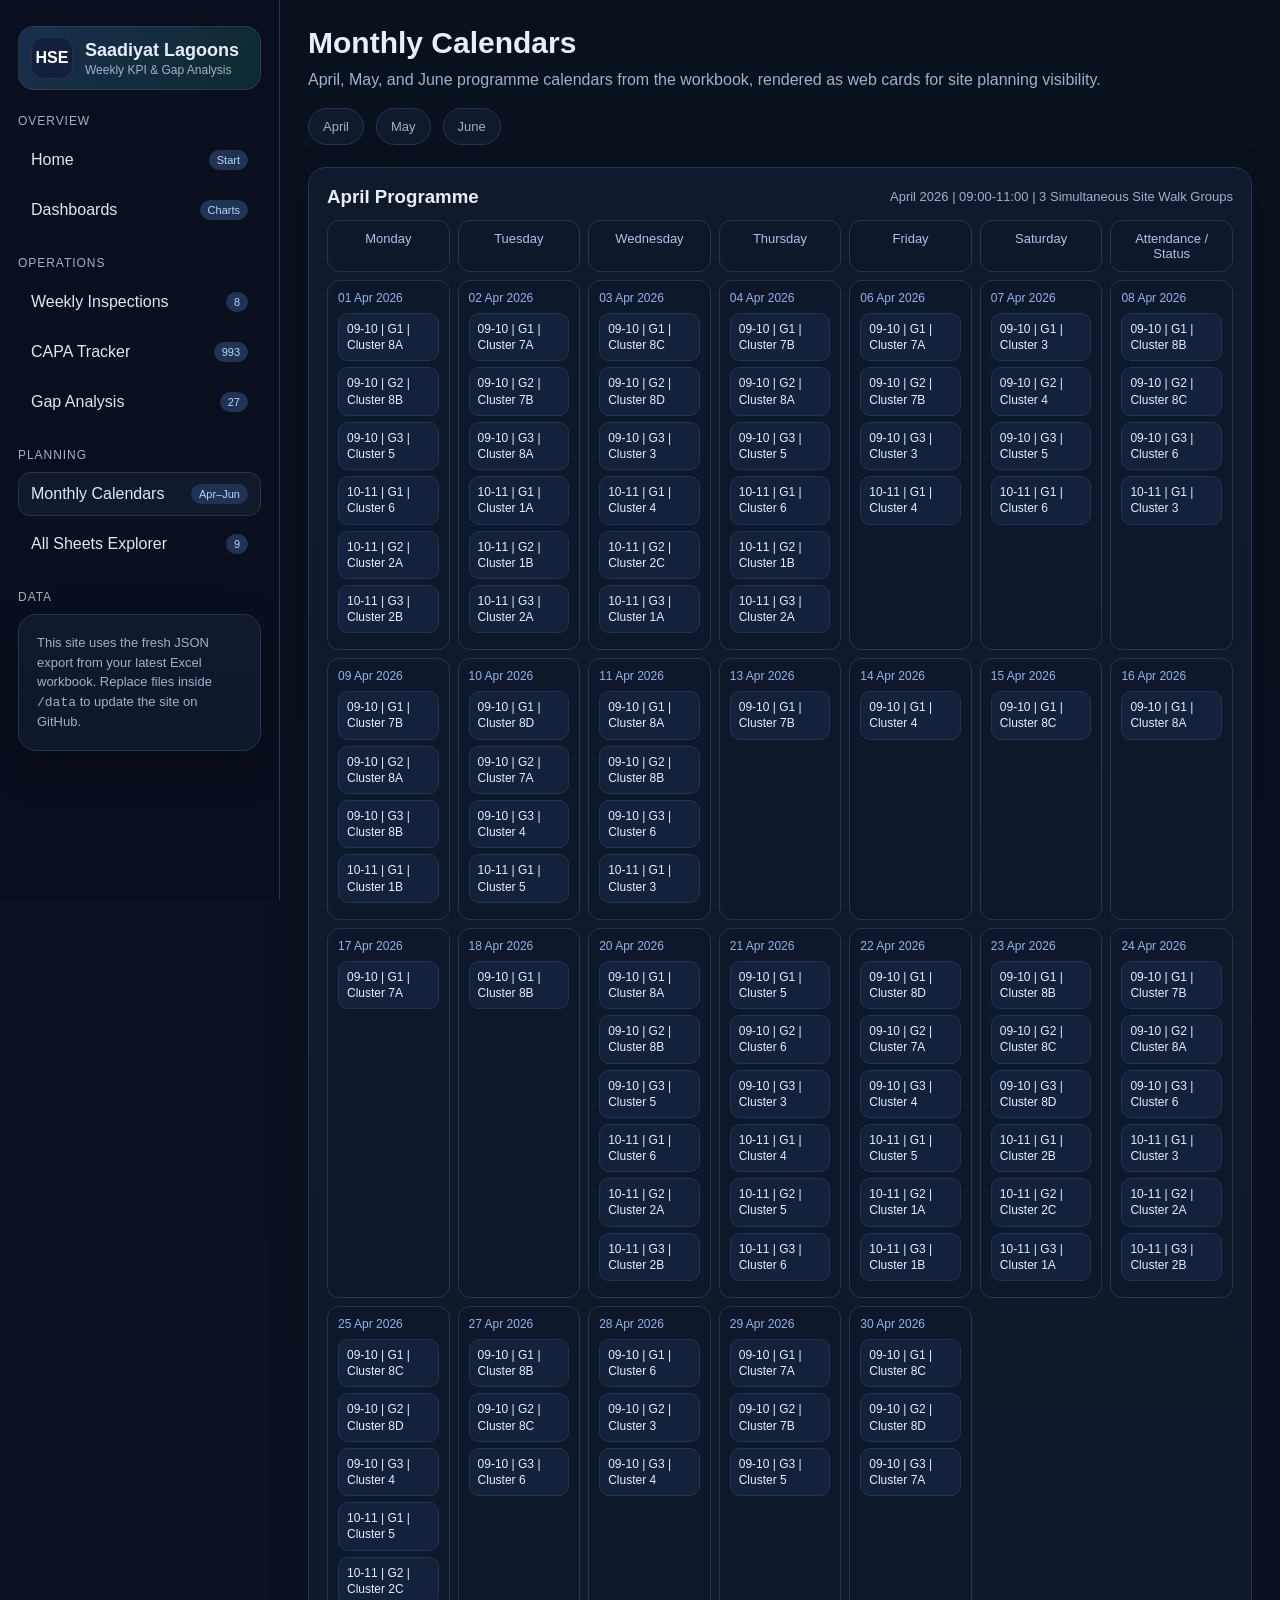
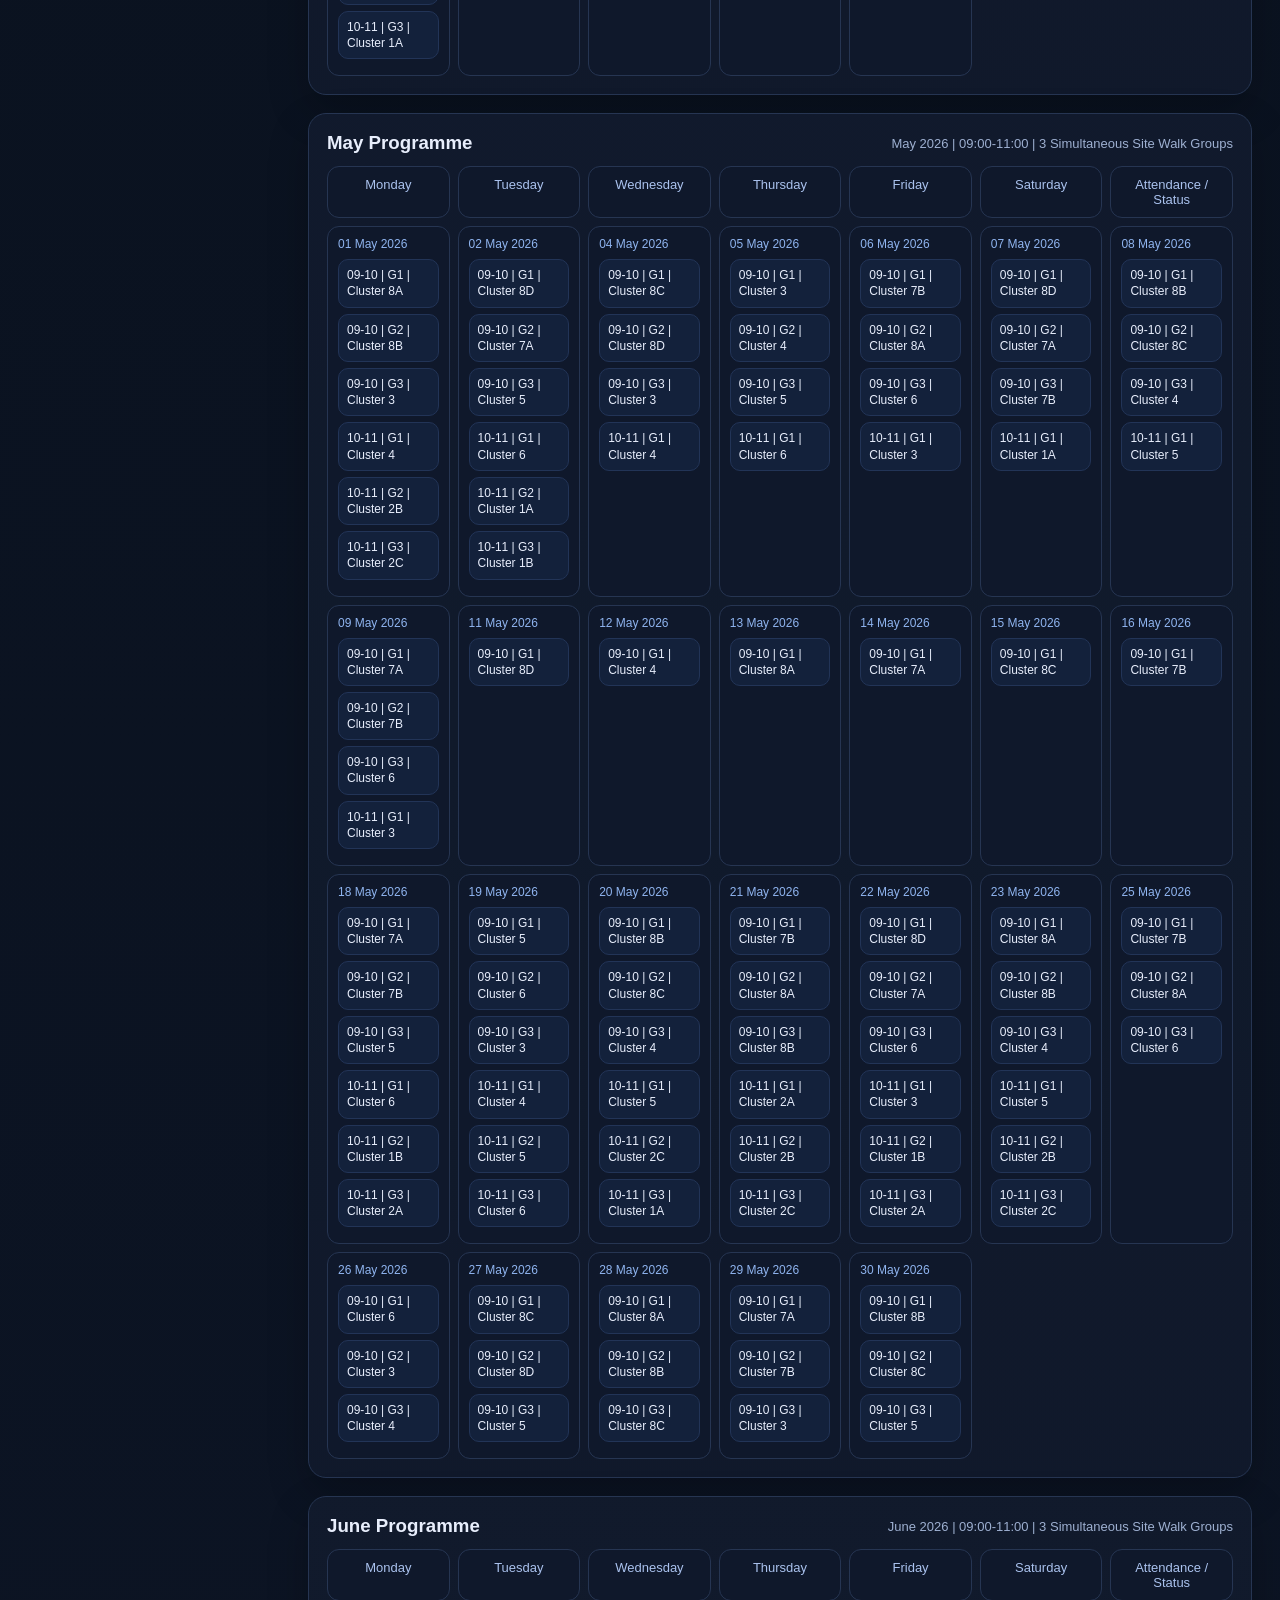
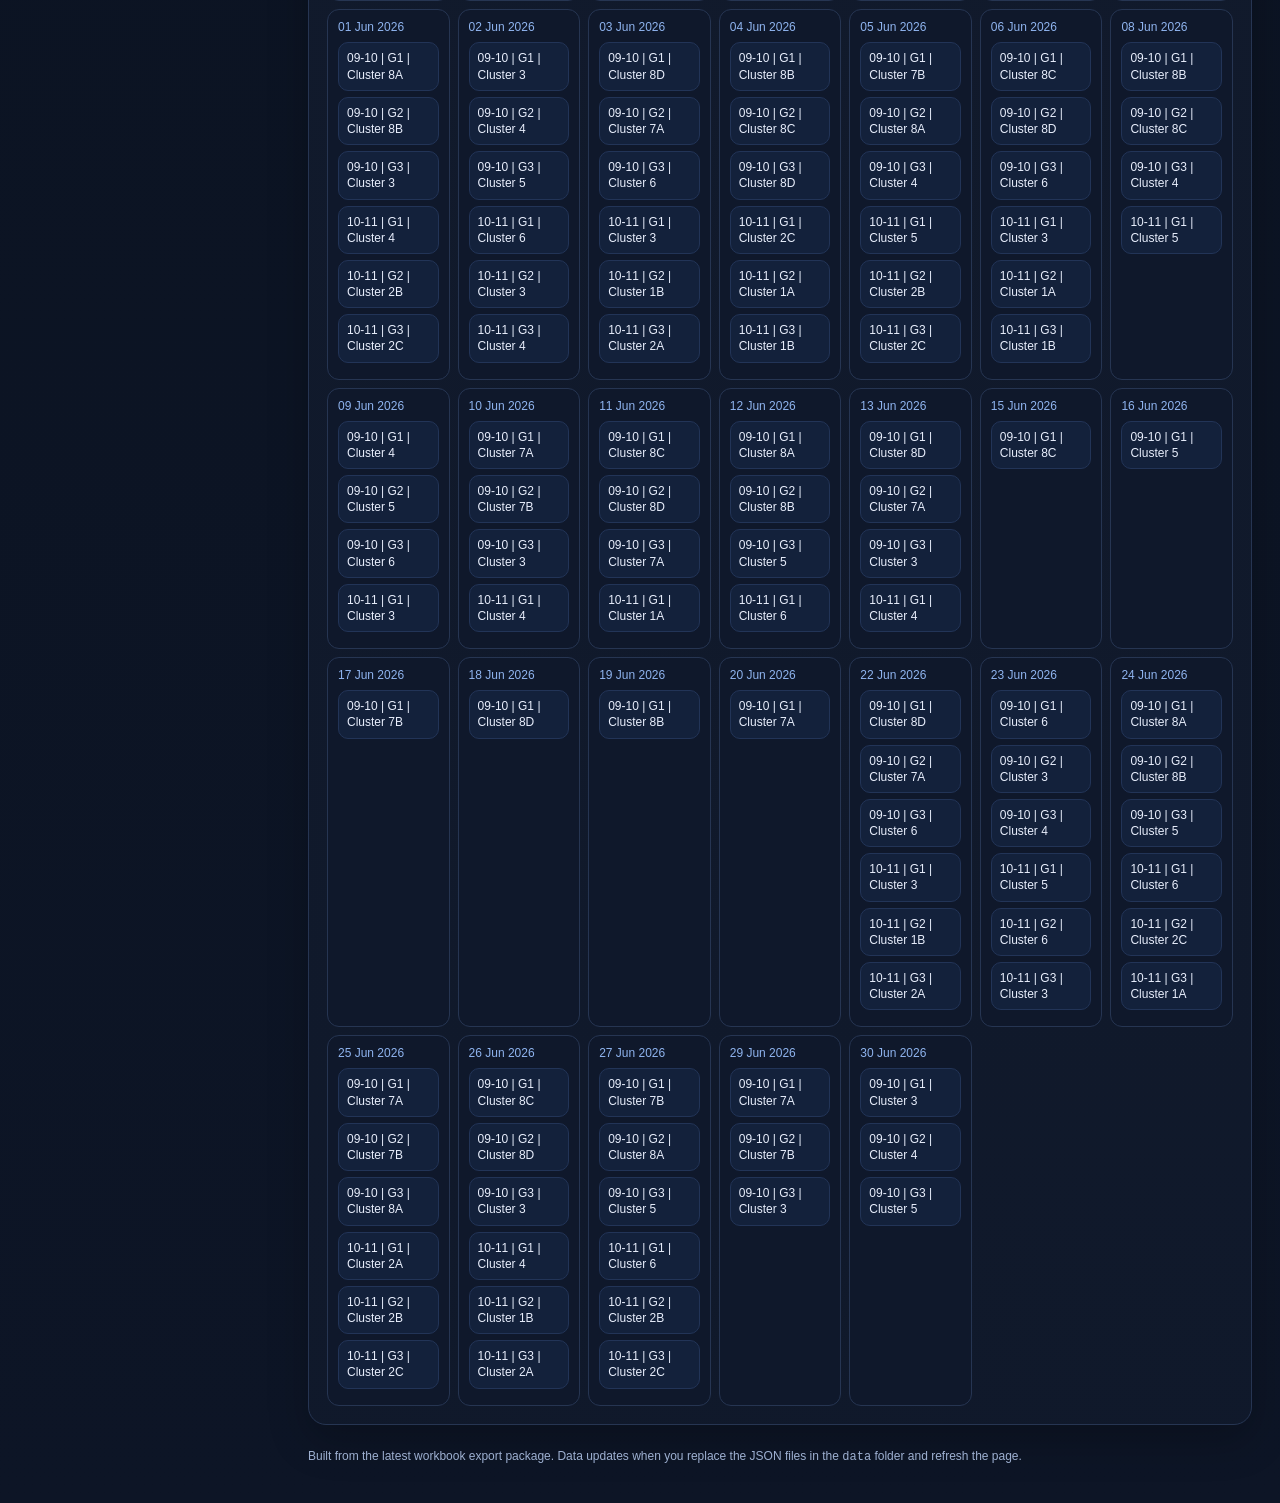
==== calendars.html @ 50892ab5 "Add files via upload" ====
<!DOCTYPE html>
<html lang="en">
<head>
  <meta charset="UTF-8" />
  <meta name="viewport" content="width=device-width, initial-scale=1.0" />
  <title>Monthly Calendars - Saadiyat Lagoons HSE</title>
  <link rel="stylesheet" href="assets/css/styles.css" />
</head>
<body>
  <div class="shell">
    
<aside class="sidebar">
  <div class="brand">
    <div class="brand-badge">HSE</div>
    <div>
      <h1>Saadiyat Lagoons</h1>
      <p>Weekly KPI & Gap Analysis</p>
    </div>
  </div>

  <div class="nav-section">Overview</div>
  <a class="nav-link" href="index.html"><span>Home</span><span class="nav-pill">Start</span></a>
  <a class="nav-link" href="dashboard.html"><span>Dashboards</span><span class="nav-pill">Charts</span></a>

  <div class="nav-section">Operations</div>
  <a class="nav-link" href="inspections.html"><span>Weekly Inspections</span><span class="nav-pill">8</span></a>
  <a class="nav-link" href="capa.html"><span>CAPA Tracker</span><span class="nav-pill">993</span></a>
  <a class="nav-link" href="gap-analysis.html"><span>Gap Analysis</span><span class="nav-pill">27</span></a>

  <div class="nav-section">Planning</div>
  <a class="nav-link" href="calendars.html"><span>Monthly Calendars</span><span class="nav-pill">Apr–Jun</span></a>
  <a class="nav-link" href="data-explorer.html"><span>All Sheets Explorer</span><span class="nav-pill">9</span></a>

  <div class="nav-section">Data</div>
  <div class="card small">
    This site uses the fresh JSON export from your latest Excel workbook. Replace files inside <span class="mono">/data</span> to update the site on GitHub.
  </div>
</aside>

    <main class="content">
      <div class="topbar">
        <div class="page-title">
          <h2 id="page-title">Monthly Calendars</h2>
          <p id="page-description">April, May, and June programme calendars from the workbook, rendered as web cards for site planning visibility.</p>
        </div>
        <div class="toolbar"><span class="chip">April</span><span class="chip">May</span><span class="chip">June</span></div>
      </div>
      
<div id="april"></div>
<div id="may" style="margin-top:18px"></div>
<div id="june" style="margin-top:18px"></div>

      <footer>
        Built from the latest workbook export package. Data updates when you replace the JSON files in the <span class="mono">data</span> folder and refresh the page.
      </footer>
    </main>
  </div>
  <script src="assets/js/common.js"></script>
  <script src="assets/js/calendars.js"></script>
</body>
</html>
---- assets/css/styles.css ----
:root{
  --bg:#0b1220;
  --panel:#111a2c;
  --panel-2:#17233a;
  --text:#e8eefc;
  --muted:#9eb0d1;
  --line:#263552;
  --accent:#4ea1ff;
  --accent-2:#2ad1a3;
  --danger:#ff6b6b;
  --warning:#ffb454;
  --ok:#6ad98f;
  --shadow:0 16px 40px rgba(0,0,0,.22);
  --radius:18px;
}
*{box-sizing:border-box}
html{scroll-behavior:smooth}
body{
  margin:0;
  font-family:Inter,Segoe UI,Arial,sans-serif;
  background:linear-gradient(180deg,#09111d 0%,#0d1526 100%);
  color:var(--text);
}
a{color:inherit;text-decoration:none}
img{max-width:100%;display:block}
.shell{display:grid;grid-template-columns:280px 1fr;min-height:100vh}
.sidebar{
  background:rgba(10,16,29,.92);
  border-right:1px solid var(--line);
  padding:26px 18px;
  position:sticky;top:0;height:100vh;overflow:auto
}
.brand{
  display:flex;gap:12px;align-items:center;margin-bottom:20px;padding:10px 12px;
  background:linear-gradient(135deg,rgba(78,161,255,.22),rgba(42,209,163,.14));
  border:1px solid rgba(255,255,255,.08);border-radius:16px
}
.brand-badge{
  width:42px;height:42px;border-radius:12px;display:grid;place-items:center;
  background:#12203b;font-weight:800;color:#fff;border:1px solid rgba(255,255,255,.08)
}
.brand h1{font-size:18px;margin:0}
.brand p{margin:2px 0 0;font-size:12px;color:var(--muted)}
.nav-section{margin:24px 0 10px;color:var(--muted);font-size:12px;text-transform:uppercase;letter-spacing:.08em}
.nav-link{
  display:flex;justify-content:space-between;align-items:center;
  gap:10px;padding:11px 12px;border-radius:12px;color:#dbe6ff;margin:6px 0;
  border:1px solid transparent
}
.nav-link:hover,.nav-link.active{background:var(--panel);border-color:var(--line)}
.nav-pill{font-size:11px;padding:4px 8px;border-radius:999px;background:#1f3355;color:#bdd3ff}
.content{padding:26px 28px 40px;min-width:0}
.topbar{display:flex;justify-content:space-between;gap:16px;align-items:flex-start;flex-wrap:wrap;margin-bottom:22px}
.page-title h2{margin:0;font-size:30px}
.page-title p{margin:8px 0 0;color:var(--muted);max-width:820px;line-height:1.5}
.toolbar{display:flex;gap:12px;flex-wrap:wrap}
.chip{padding:10px 14px;border-radius:999px;background:var(--panel);border:1px solid var(--line);font-size:13px;color:var(--muted)}
.grid{display:grid;gap:18px}
.grid.kpis{grid-template-columns:repeat(4,minmax(0,1fr))}
.card{
  background:linear-gradient(180deg,rgba(17,26,44,.98),rgba(16,25,43,.95));
  border:1px solid var(--line);border-radius:var(--radius);box-shadow:var(--shadow);
  padding:18px;min-width:0
}
.card h3,.card h4{margin:0 0 10px}
.card p.small,.small{color:var(--muted);font-size:13px;line-height:1.5}
.kpi-card .label{font-size:13px;color:var(--muted);margin-bottom:8px}
.kpi-card .value{font-size:30px;font-weight:800;letter-spacing:-.02em}
.kpi-card .hint{margin-top:8px;font-size:12px;color:var(--muted)}
.split{display:grid;grid-template-columns:1.2fr .8fr;gap:18px}
.section-title{display:flex;justify-content:space-between;align-items:center;gap:12px;margin-bottom:12px}
.section-title h3{margin:0}
.table-wrap{overflow:auto;border-radius:14px;border:1px solid var(--line)}
table{width:100%;border-collapse:collapse;background:#0f182b}
thead th{
  text-align:left;font-size:12px;text-transform:uppercase;letter-spacing:.05em;
  color:#aac2ee;background:#132038;position:sticky;top:0;z-index:1
}
th,td{padding:12px 12px;border-bottom:1px solid #1e2b46;vertical-align:top}
tbody tr:hover{background:#121e34}
.badge{display:inline-flex;align-items:center;gap:6px;padding:5px 10px;border-radius:999px;font-size:12px;font-weight:600}
.badge.ok{background:rgba(106,217,143,.12);color:#8ef3ae}
.badge.warn{background:rgba(255,180,84,.12);color:#ffd08d}
.badge.danger{background:rgba(255,107,107,.12);color:#ff9c9c}
.badge.info{background:rgba(78,161,255,.12);color:#91c3ff}
.stat-list{display:grid;grid-template-columns:repeat(2,minmax(0,1fr));gap:12px}
.stat{padding:14px;border-radius:14px;background:var(--panel-2);border:1px solid var(--line)}
.stat .n{font-size:24px;font-weight:800}
.filters{display:flex;flex-wrap:wrap;gap:10px;margin:8px 0 14px}
.input,.select{
  width:100%;padding:11px 12px;border-radius:12px;border:1px solid var(--line);
  background:#0d1628;color:var(--text);outline:none
}
.filter-group{flex:1 1 220px}
.calendar-grid{display:grid;grid-template-columns:repeat(7,minmax(0,1fr));gap:8px}
.calendar-head,.calendar-cell{
  background:#0f182b;border:1px solid var(--line);border-radius:12px;padding:10px;min-height:120px
}
.calendar-head{min-height:auto;text-align:center;font-size:13px;color:#aac2ee}
.date{font-size:12px;color:#8fb4ef;margin-bottom:8px}
.event{display:block;padding:7px 8px;margin:6px 0;border-radius:10px;background:#13213b;border:1px solid #223457;font-size:12px;line-height:1.35}
.hero{
  display:grid;grid-template-columns:1.15fr .85fr;gap:18px;align-items:stretch
}
.hero .card{padding:24px}
.hero h2{font-size:34px;margin:0 0 12px}
.hero p{color:var(--muted);line-height:1.6;margin:0}
.cta-row{display:flex;flex-wrap:wrap;gap:10px;margin-top:18px}
.btn{
  display:inline-flex;align-items:center;gap:10px;padding:11px 15px;border-radius:12px;
  background:var(--accent);color:#07101f;font-weight:700;border:none
}
.btn.secondary{background:transparent;color:var(--text);border:1px solid var(--line)}
.chart-grid{display:grid;grid-template-columns:repeat(2,minmax(0,1fr));gap:18px}
.chart-box{background:#0f182b;border:1px solid var(--line);border-radius:14px;padding:12px}
.chart-box img{border-radius:10px;border:1px solid #1d2a45}
.note{
  border-left:3px solid var(--warning);padding:12px 14px;background:rgba(255,180,84,.08);
  border-radius:0 12px 12px 0;color:#ffe0b1
}
footer{margin-top:24px;color:var(--muted);font-size:12px}
.mono{font-family:ui-monospace,SFMono-Regular,Menlo,monospace}
.empty{padding:20px;text-align:center;color:var(--muted)}
@media (max-width:1100px){
  .grid.kpis,.chart-grid,.split,.hero{grid-template-columns:1fr}
}
@media (max-width:920px){
  .shell{grid-template-columns:1fr}
  .sidebar{position:relative;height:auto}
  .content{padding:18px}
}
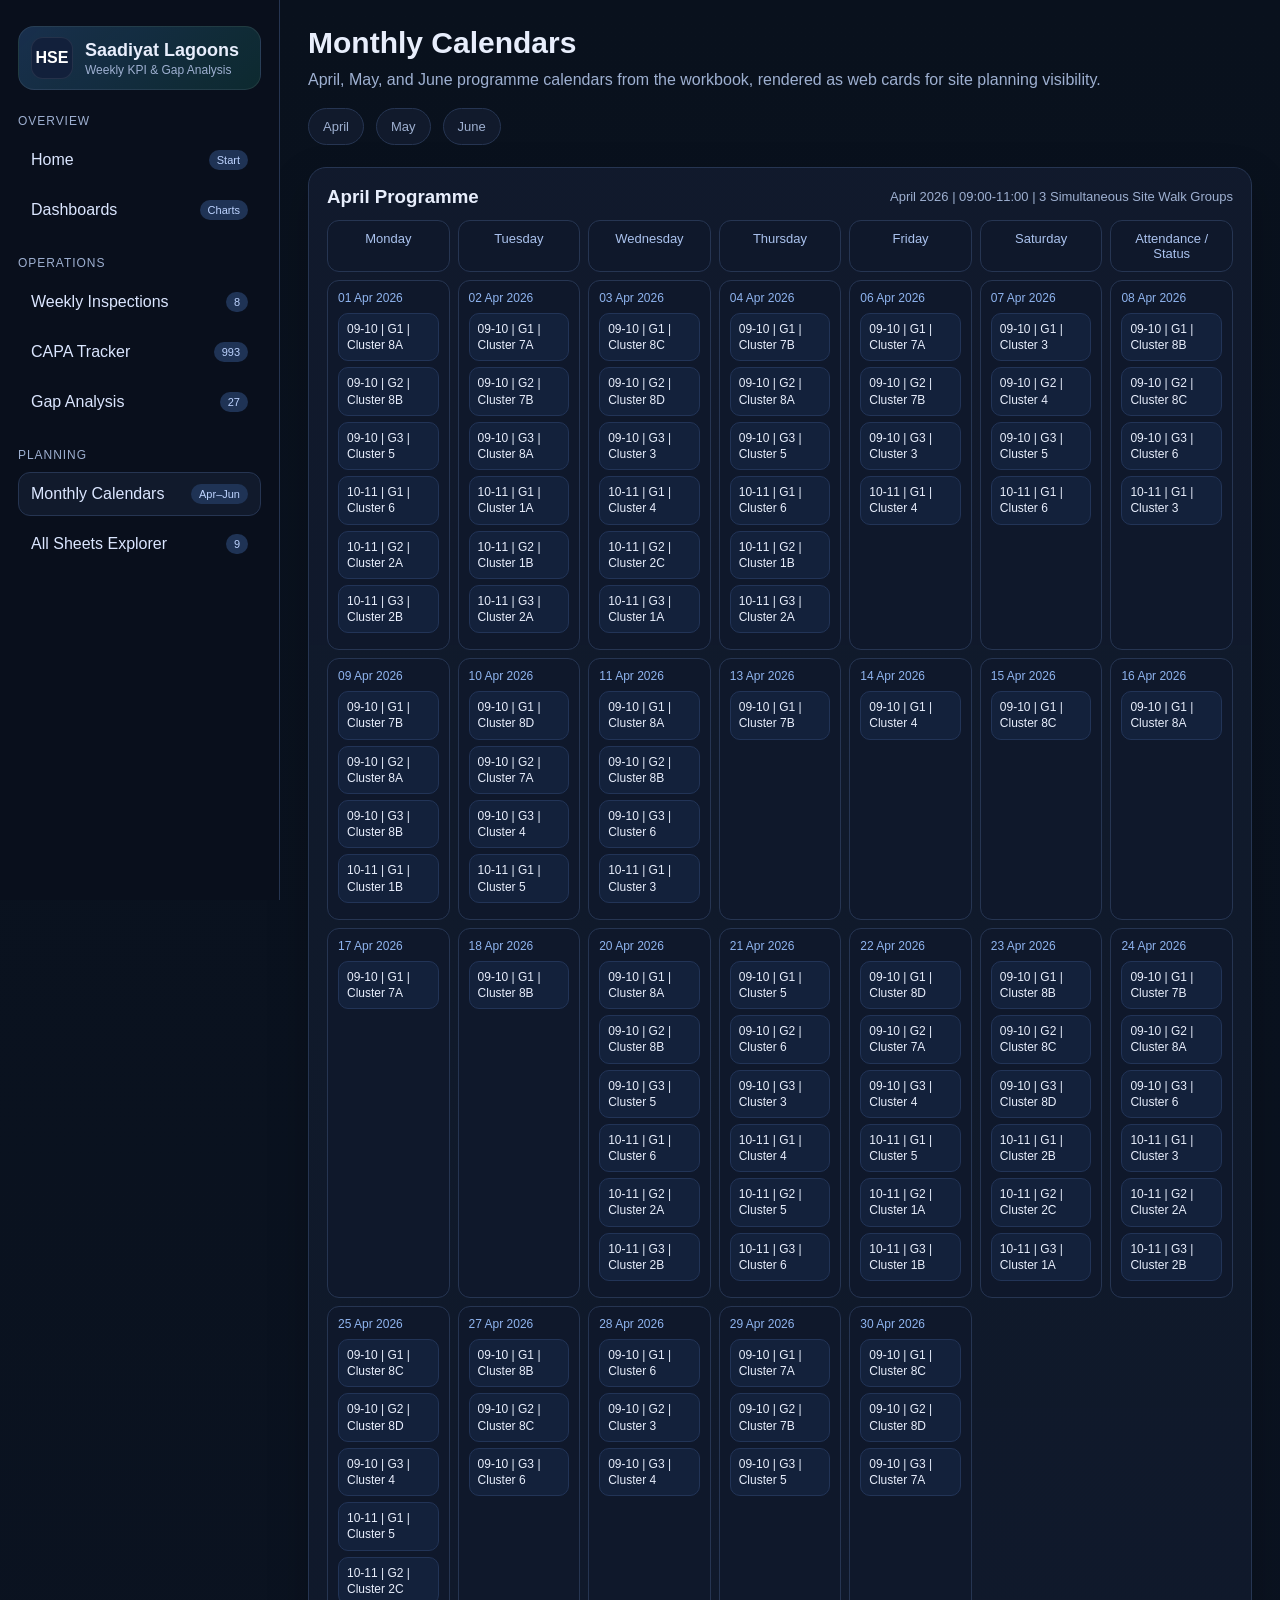
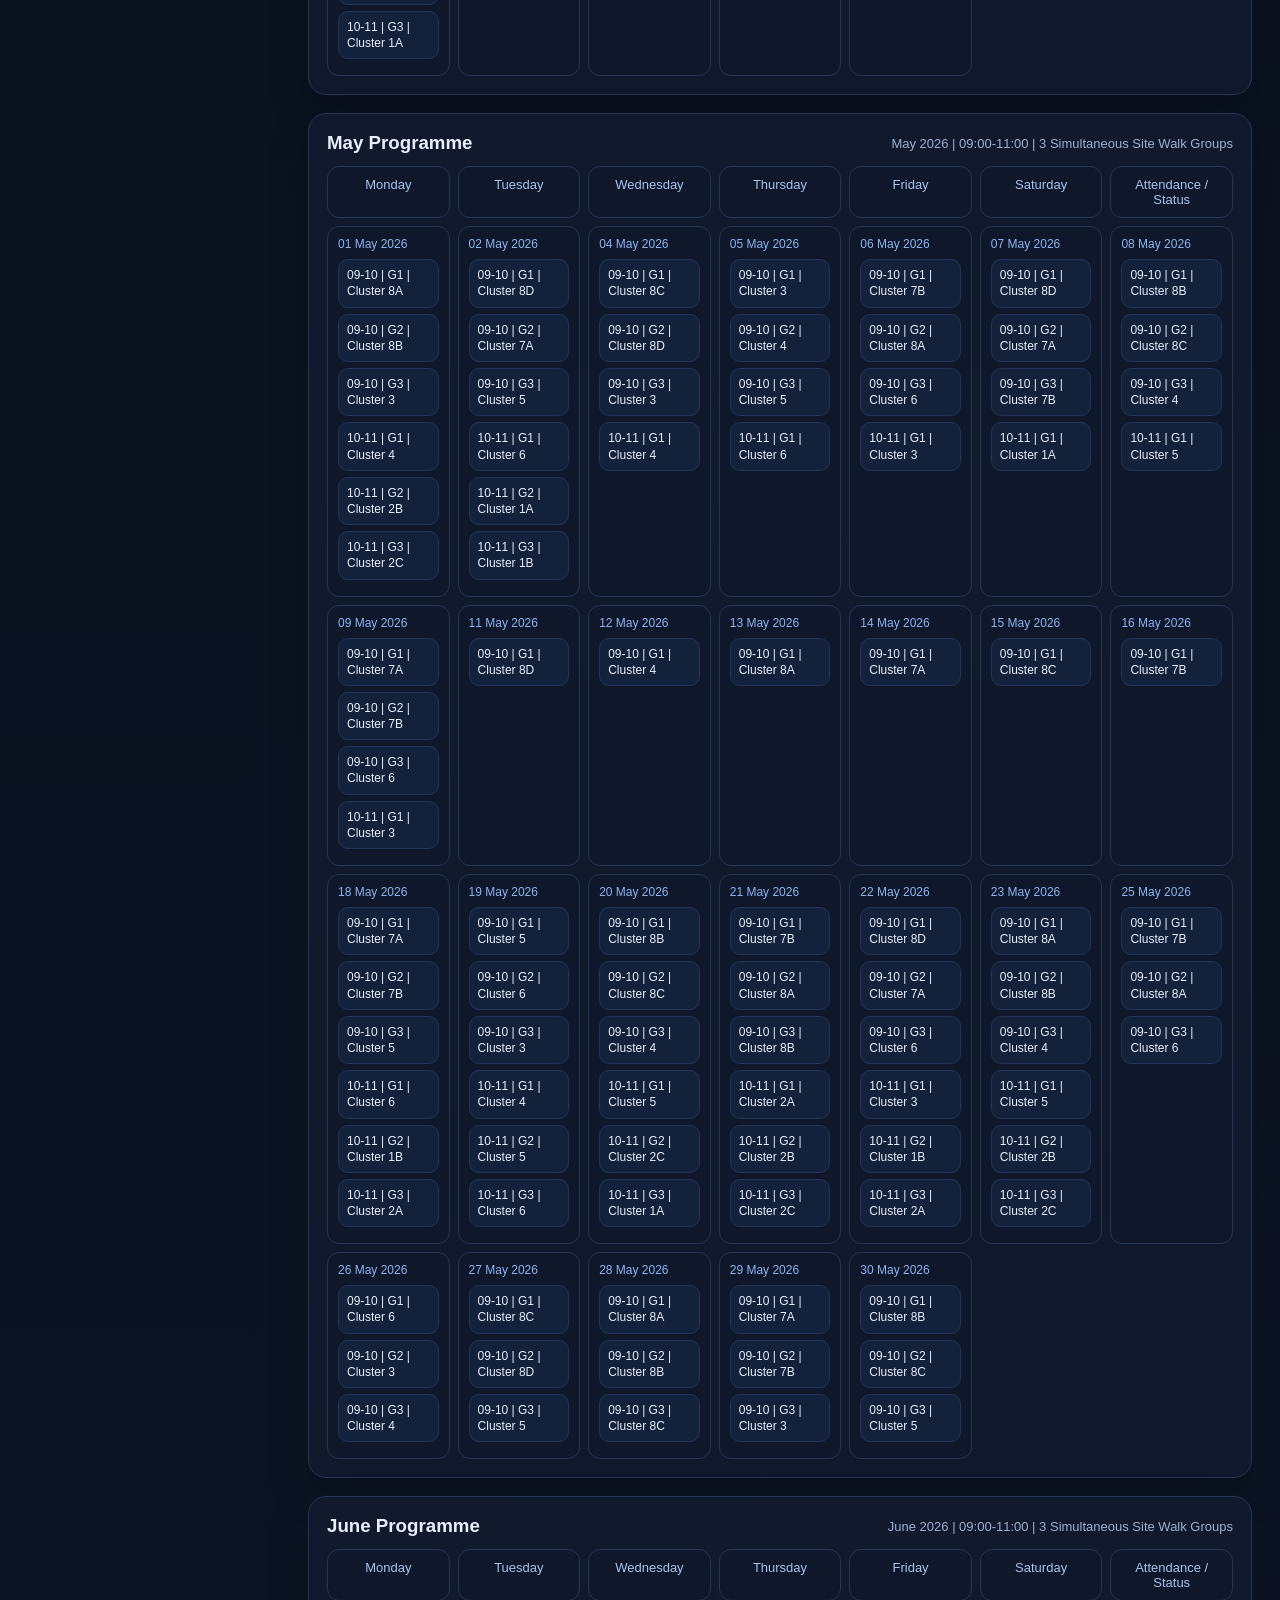
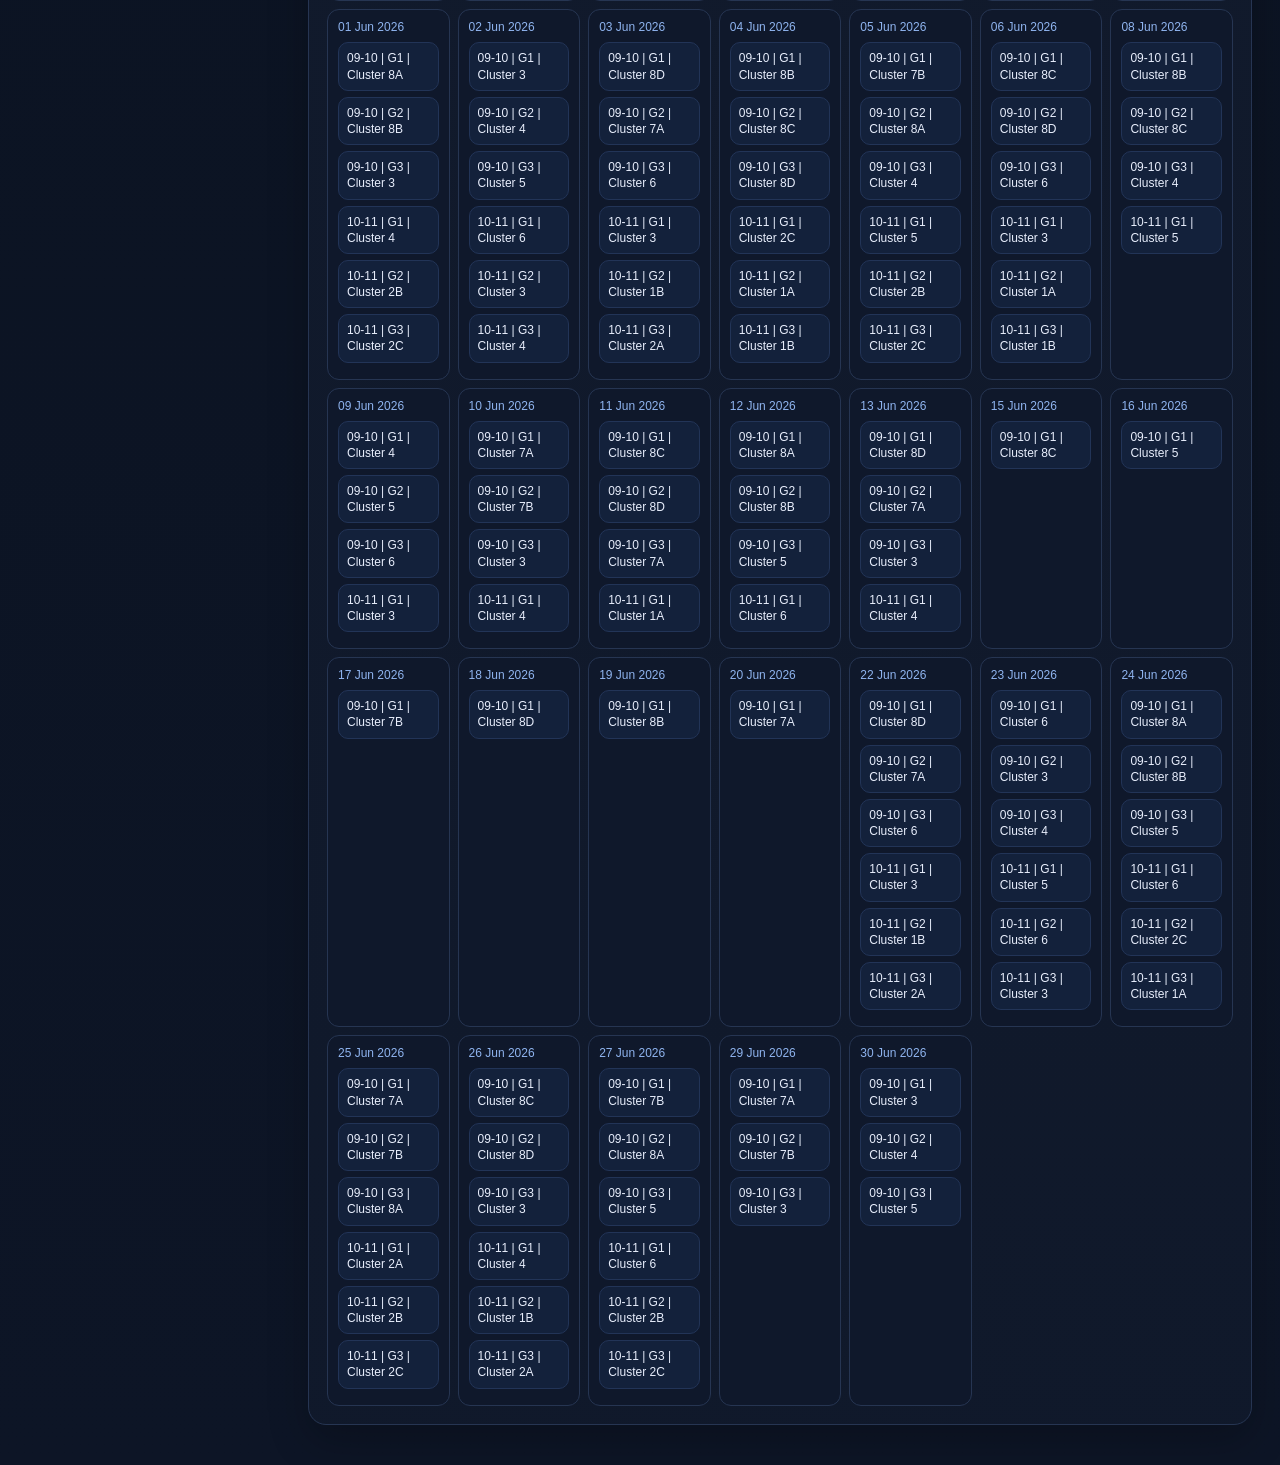
==== commit 328c6d27: "Add files via upload" ====
--- a/calendars.html
+++ b/calendars.html
@@ -30,12 +30,7 @@
   <div class="nav-section">Planning</div>
   <a class="nav-link" href="calendars.html"><span>Monthly Calendars</span><span class="nav-pill">Apr–Jun</span></a>
   <a class="nav-link" href="data-explorer.html"><span>All Sheets Explorer</span><span class="nav-pill">9</span></a>
-
-  <div class="nav-section">Data</div>
-  <div class="card small">
-    This site uses the fresh JSON export from your latest Excel workbook. Replace files inside <span class="mono">/data</span> to update the site on GitHub.
-  </div>
-</aside>
+    </aside>
 
     <main class="content">
       <div class="topbar">
@@ -49,10 +44,6 @@
 <div id="april"></div>
 <div id="may" style="margin-top:18px"></div>
 <div id="june" style="margin-top:18px"></div>
-
-      <footer>
-        Built from the latest workbook export package. Data updates when you replace the JSON files in the <span class="mono">data</span> folder and refresh the page.
-      </footer>
     </main>
   </div>
   <script src="assets/js/common.js"></script>
--- a/assets/css/styles.css
+++ b/assets/css/styles.css
@@ -130,3 +130,45 @@
   .sidebar{position:relative;height:auto}
   .content{padding:18px}
 }
+
+
+.excel-board{display:grid;gap:18px}
+.excel-top{display:grid;grid-template-columns:420px 1fr;gap:18px;align-items:stretch}
+.excel-bottom{display:grid;grid-template-columns:1.15fr 1fr 1fr;gap:18px;align-items:start}
+.excel-bottom.two-up{grid-template-columns:1.15fr .85fr}
+.dashboard-controls{display:flex;flex-direction:column;justify-content:space-between;gap:16px}
+.excel-control-title{font-size:18px;font-weight:800}
+.excel-control-grid{display:grid;gap:12px}
+.excel-control-box{
+  background:#0f182b;border:1px solid var(--line);border-radius:14px;padding:14px 16px
+}
+.control-label{font-size:12px;color:#9eb0d1;text-transform:uppercase;letter-spacing:.06em;margin-bottom:8px}
+.control-value{
+  display:inline-block;padding:7px 10px;border-radius:10px;background:#dbe8ff;color:#15315e;
+  font-size:16px;font-weight:800;min-width:96px;text-align:center
+}
+.excel-summary-row{display:grid;grid-template-columns:1fr 1fr;gap:10px}
+.mini-metric{background:#0f182b;border:1px solid var(--line);border-radius:14px;padding:12px}
+.mini-metric span{display:block;color:var(--muted);font-size:12px;margin-bottom:6px}
+.mini-metric strong{font-size:22px}
+.excel-chart{
+  background:#eef1f7;border-radius:14px;padding:12px;border:1px solid #cad3e4;
+  min-height:300px;display:flex;align-items:center;justify-content:center
+}
+.excel-chart img{width:100%;height:auto;border-radius:10px}
+.excel-table-wrap{background:#0d1628}
+.excel-table th{background:#1e4576;color:#fff;border-bottom:1px solid #17365d;font-size:12px}
+.excel-table td{font-size:13px}
+.excel-table.compact td,.excel-table.compact th{padding:10px}
+.sticky-col{font-weight:700;color:#eaf1ff}
+.score-chip{
+  display:inline-flex;align-items:center;justify-content:center;
+  min-width:74px;padding:6px 10px;border-radius:10px;font-weight:800;font-size:12px
+}
+.score-chip.good{background:rgba(106,217,143,.16);color:#9ff0bc}
+.score-chip.watch{background:rgba(255,180,84,.16);color:#ffd18a}
+.score-chip.poor{background:rgba(255,107,107,.16);color:#ffaaaa}
+.dash{color:var(--muted)}
+@media (max-width:1300px){
+  .excel-top,.excel-bottom,.excel-bottom.two-up{grid-template-columns:1fr}
+}
